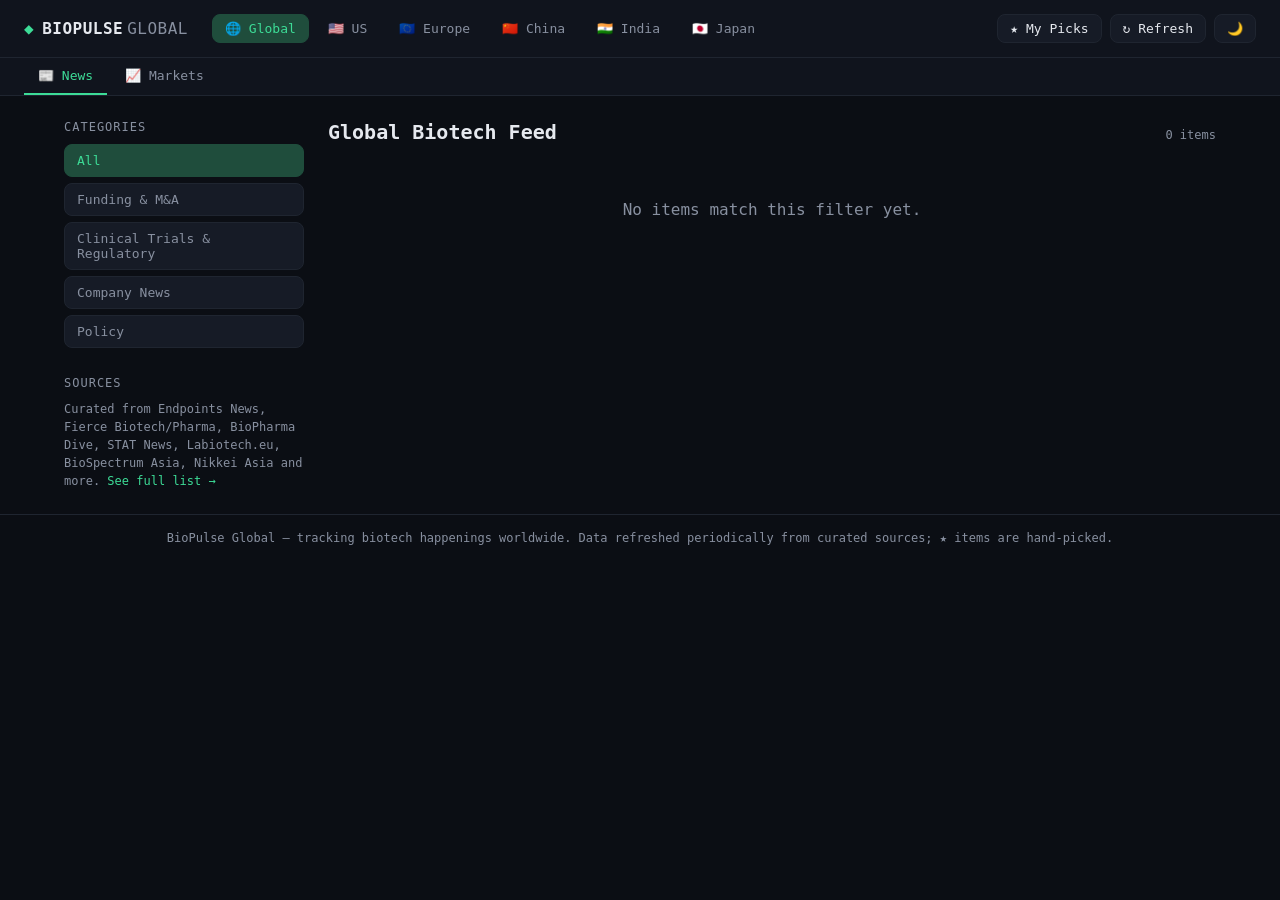
==== index.html @ 6cee2fb1 "Add files via upload" ====
<!DOCTYPE html>
<html lang="en">
<head>
<meta charset="UTF-8">
<meta name="viewport" content="width=device-width, initial-scale=1">
<title>BioPulse Global — Biotech Sector Tracker</title>
<link rel="stylesheet" href="styles.css">
</head>
<body>

<header class="topbar">
  <div class="brand">
    <span class="brand-mark">◆</span>
    <span class="brand-name">BIOPULSE<span class="brand-accent">GLOBAL</span></span>
  </div>

  <nav class="country-tabs" id="countryTabs">
    <button class="tab active" data-country="Global">🌐 Global</button>
    <button class="tab" data-country="US">🇺🇸 US</button>
    <button class="tab" data-country="Europe">🇪🇺 Europe</button>
    <button class="tab" data-country="China">🇨🇳 China</button>
    <button class="tab" data-country="India">🇮🇳 India</button>
    <button class="tab" data-country="Japan">🇯🇵 Japan</button>
  </nav>

  <div class="topbar-actions">
    <button id="pinnedToggle" class="icon-btn" title="My Picks">★ My Picks</button>
    <button id="refreshBtn" class="icon-btn" title="Refresh data">↻ Refresh</button>
    <button id="themeToggle" class="icon-btn" title="Toggle theme">🌙</button>
  </div>
</header>

<nav class="view-tabs" id="viewTabs">
  <button class="view-tab active" data-view="news">📰 News</button>
  <button class="view-tab" data-view="markets">📈 Markets</button>
</nav>

<main class="layout">
  <aside class="sidebar">
    <div id="newsSidebar">
      <div class="sidebar-title">Categories</div>
      <div class="category-list" id="categoryList">
        <button class="chip active" data-category="All">All</button>
        <button class="chip" data-category="Funding & M&A">Funding & M&A</button>
        <button class="chip" data-category="Clinical Trials & Regulatory">Clinical Trials & Regulatory</button>
        <button class="chip" data-category="Company News">Company News</button>
        <button class="chip" data-category="Policy">Policy</button>
      </div>

      <div class="sidebar-title" style="margin-top:28px;">Sources</div>
      <div class="source-note">Curated from Endpoints News, Fierce Biotech/Pharma, BioPharma Dive, STAT News, Labiotech.eu, BioSpectrum Asia, Nikkei Asia and more. <a href="sources.html">See full list →</a></div>
    </div>

    <div id="marketsSidebar" style="display:none;">
      <div class="sidebar-title">View</div>
      <div class="category-list" id="marketTypeList">
        <button class="chip active" data-markettype="stocks">Stocks & ETFs</button>
        <button class="chip" data-markettype="commodities">Raw Materials</button>
      </div>

      <div class="sidebar-title" style="margin-top:28px;">Add a ticker</div>
      <form id="addTickerForm" class="add-ticker-form">
        <input type="text" id="tickerInput" placeholder="e.g. AAPL, ROG.SW, 4502.T" autocomplete="off">
        <button type="submit" class="icon-btn">Track</button>
      </form>
      <div class="source-note" id="addTickerNote">Tickers use Yahoo Finance symbol format. New tickers get added to <code>watchlist.json</code> for the next data refresh — send me the symbol in chat and I'll add it right away.</div>
    </div>
  </aside>

  <section class="feed-section">
    <div class="feed-header">
      <h1 id="feedTitle">Global Biotech Feed</h1>
      <span class="feed-meta" id="feedMeta">Loading…</span>
    </div>
    <div class="market-banner" id="marketBanner" style="display:none;">
      ⚠ Sample layout — prices are not live yet. Run <code>scripts/fetch_markets.py</code> from a machine with normal internet access to pull real quotes.
    </div>
    <div class="feed-list" id="feedList">
      <div class="loading">Loading news…</div>
    </div>
  </section>
</main>

<footer class="footer">
  <span>BioPulse Global — tracking biotech happenings worldwide. Data refreshed periodically from curated sources; ★ items are hand-picked.</span>
</footer>

<script src="app.js"></script>
</body>
</html>
---- styles.css ----
:root {
  --bg: #0b0e14;
  --bg-elevated: #10141d;
  --border: #1f2530;
  --text: #e6e9ef;
  --text-dim: #8890a0;
  --accent: #3ddc97;
  --accent-dim: #1f4d3c;
  --chip-bg: #161b26;
  --card-bg: #10141d;
  --radius: 8px;
}

[data-theme="light"] {
  --bg: #f5f6f8;
  --bg-elevated: #ffffff;
  --border: #e2e4ea;
  --text: #12141a;
  --text-dim: #5a5f6d;
  --accent: #0a8a56;
  --accent-dim: #d6f2e4;
  --chip-bg: #eef0f4;
  --card-bg: #ffffff;
}

* { box-sizing: border-box; }

body {
  margin: 0;
  font-family: "SF Mono", "Consolas", "Roboto Mono", monospace, -apple-system, sans-serif;
  background: var(--bg);
  color: var(--text);
  min-height: 100vh;
  transition: background .2s, color .2s;
}

.topbar {
  display: flex;
  align-items: center;
  gap: 24px;
  padding: 14px 24px;
  border-bottom: 1px solid var(--border);
  background: var(--bg-elevated);
  flex-wrap: wrap;
}

.brand {
  display: flex;
  align-items: center;
  gap: 8px;
  font-weight: 700;
  letter-spacing: 0.5px;
  white-space: nowrap;
}
.brand-mark { color: var(--accent); }
.brand-accent { color: var(--text-dim); font-weight: 400; margin-left: 4px; }

.country-tabs {
  display: flex;
  gap: 6px;
  flex-wrap: wrap;
  flex: 1;
}

.tab {
  background: none;
  border: 1px solid transparent;
  color: var(--text-dim);
  padding: 6px 12px;
  border-radius: var(--radius);
  cursor: pointer;
  font-family: inherit;
  font-size: 13px;
}
.tab:hover { background: var(--chip-bg); color: var(--text); }
.tab.active { background: var(--accent-dim); color: var(--accent); border-color: var(--accent-dim); }

.topbar-actions { display: flex; gap: 8px; }

.icon-btn {
  background: var(--chip-bg);
  border: 1px solid var(--border);
  color: var(--text);
  padding: 6px 12px;
  border-radius: var(--radius);
  cursor: pointer;
  font-family: inherit;
  font-size: 13px;
}
.icon-btn:hover { border-color: var(--accent); color: var(--accent); }
.icon-btn.active-filter { background: var(--accent-dim); color: var(--accent); border-color: var(--accent); }

.view-tabs {
  display: flex;
  gap: 4px;
  padding: 0 24px;
  border-bottom: 1px solid var(--border);
  background: var(--bg-elevated);
}
.view-tab {
  background: none;
  border: none;
  border-bottom: 2px solid transparent;
  color: var(--text-dim);
  padding: 10px 14px;
  cursor: pointer;
  font-family: inherit;
  font-size: 13px;
}
.view-tab:hover { color: var(--text); }
.view-tab.active { color: var(--accent); border-bottom-color: var(--accent); }

.layout {
  display: grid;
  grid-template-columns: 240px 1fr;
  gap: 24px;
  padding: 24px;
  max-width: 1200px;
  margin: 0 auto;
}

.add-ticker-form {
  display: flex;
  gap: 6px;
  margin-bottom: 10px;
}
.add-ticker-form input {
  flex: 1;
  min-width: 0;
  background: var(--chip-bg);
  border: 1px solid var(--border);
  color: var(--text);
  border-radius: var(--radius);
  padding: 6px 10px;
  font-family: inherit;
  font-size: 12px;
}
.add-ticker-form .icon-btn { padding: 6px 10px; font-size: 12px; }

.market-banner {
  background: var(--chip-bg);
  border: 1px solid var(--border);
  border-left: 3px solid #e0a800;
  border-radius: var(--radius);
  padding: 10px 14px;
  font-size: 12px;
  color: var(--text-dim);
  margin-bottom: 16px;
}
.market-banner code {
  background: var(--bg);
  padding: 1px 5px;
  border-radius: 4px;
}

.market-grid {
  display: grid;
  grid-template-columns: repeat(auto-fill, minmax(220px, 1fr));
  gap: 12px;
}

.market-card {
  background: var(--card-bg);
  border: 1px solid var(--border);
  border-radius: var(--radius);
  padding: 14px;
  display: flex;
  flex-direction: column;
  gap: 6px;
}
.market-card-top {
  display: flex;
  justify-content: space-between;
  align-items: baseline;
}
.market-symbol { font-weight: 700; font-size: 14px; }
.market-name { font-size: 12px; color: var(--text-dim); margin: 0 0 4px; }
.market-price { font-size: 20px; font-weight: 700; }
.market-price.unavailable { color: var(--text-dim); font-size: 14px; font-weight: 400; }
.market-change { font-size: 12px; }
.market-change.up { color: var(--accent); }
.market-change.down { color: #e05252; }
.market-meta { font-size: 11px; color: var(--text-dim); display: flex; justify-content: space-between; }

.sidebar-title {
  font-size: 12px;
  text-transform: uppercase;
  letter-spacing: 1px;
  color: var(--text-dim);
  margin-bottom: 10px;
}

.category-list { display: flex; flex-direction: column; gap: 6px; }

.chip {
  background: var(--chip-bg);
  border: 1px solid var(--border);
  color: var(--text-dim);
  padding: 8px 12px;
  border-radius: var(--radius);
  cursor: pointer;
  text-align: left;
  font-family: inherit;
  font-size: 13px;
}
.chip:hover { color: var(--text); }
.chip.active { background: var(--accent-dim); color: var(--accent); border-color: var(--accent-dim); }

.source-note {
  font-size: 12px;
  color: var(--text-dim);
  line-height: 1.5;
}
.source-note a { color: var(--accent); text-decoration: none; }

.feed-header {
  display: flex;
  justify-content: space-between;
  align-items: baseline;
  margin-bottom: 16px;
  flex-wrap: wrap;
  gap: 8px;
}
.feed-header h1 { font-size: 20px; margin: 0; }
.feed-meta { font-size: 12px; color: var(--text-dim); }

.feed-list { display: flex; flex-direction: column; gap: 12px; }

.news-card {
  background: var(--card-bg);
  border: 1px solid var(--border);
  border-radius: var(--radius);
  padding: 16px;
  display: flex;
  flex-direction: column;
  gap: 8px;
}

.card-top {
  display: flex;
  justify-content: space-between;
  align-items: flex-start;
  gap: 12px;
}

.card-tags { display: flex; gap: 6px; flex-wrap: wrap; margin-bottom: 4px; }
.tag {
  font-size: 11px;
  padding: 2px 8px;
  border-radius: 999px;
  background: var(--chip-bg);
  color: var(--text-dim);
  border: 1px solid var(--border);
}
.tag.country { color: var(--accent); border-color: var(--accent-dim); }

.card-title { font-size: 15px; font-weight: 600; margin: 0; }
.card-title a { color: var(--text); text-decoration: none; }
.card-title a:hover { color: var(--accent); }

.card-summary { font-size: 13px; color: var(--text-dim); line-height: 1.5; margin: 0; }

.card-bottom {
  display: flex;
  justify-content: space-between;
  align-items: center;
  font-size: 12px;
  color: var(--text-dim);
}

.pin-btn {
  background: none;
  border: none;
  cursor: pointer;
  font-size: 16px;
  color: var(--text-dim);
}
.pin-btn.pinned { color: #f5c518; }

.loading, .empty {
  color: var(--text-dim);
  padding: 40px 0;
  text-align: center;
}

.footer {
  padding: 16px 24px;
  border-top: 1px solid var(--border);
  color: var(--text-dim);
  font-size: 12px;
  text-align: center;
}

@media (max-width: 800px) {
  .layout { grid-template-columns: 1fr; }
}
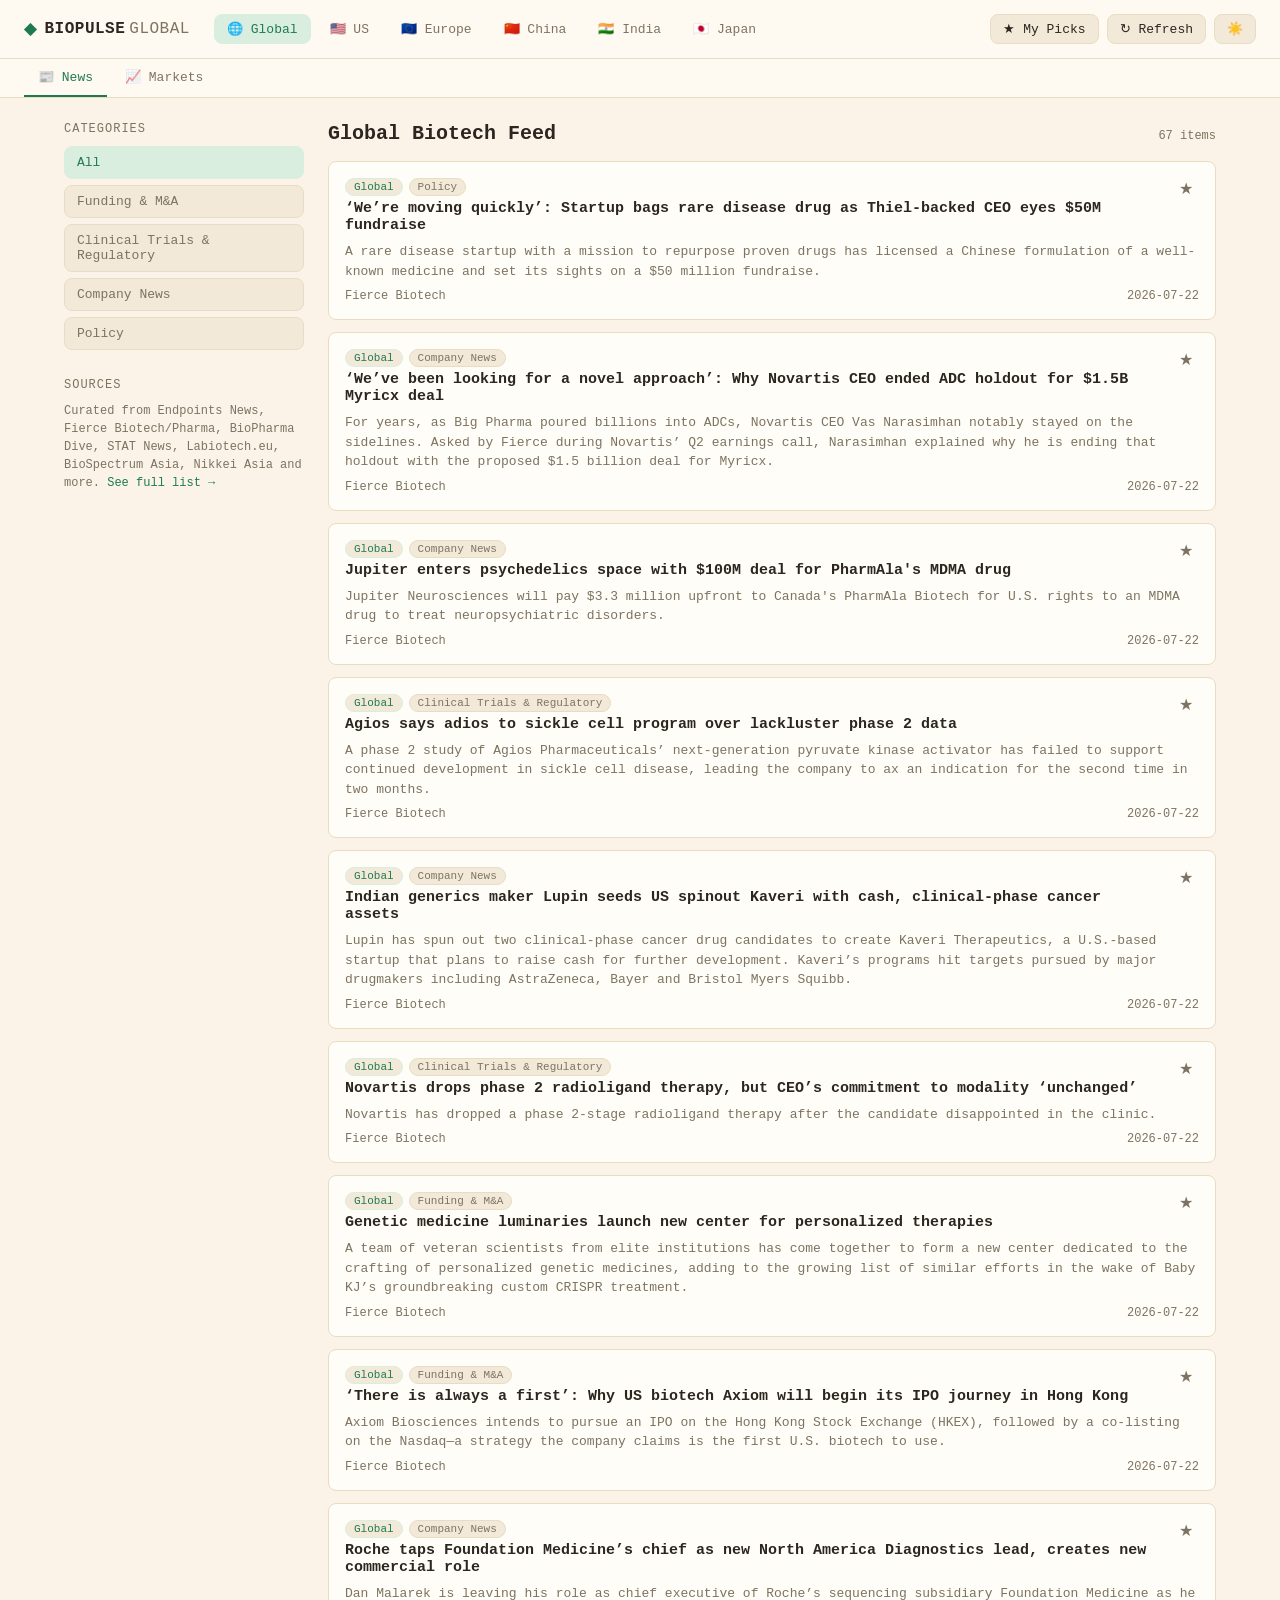
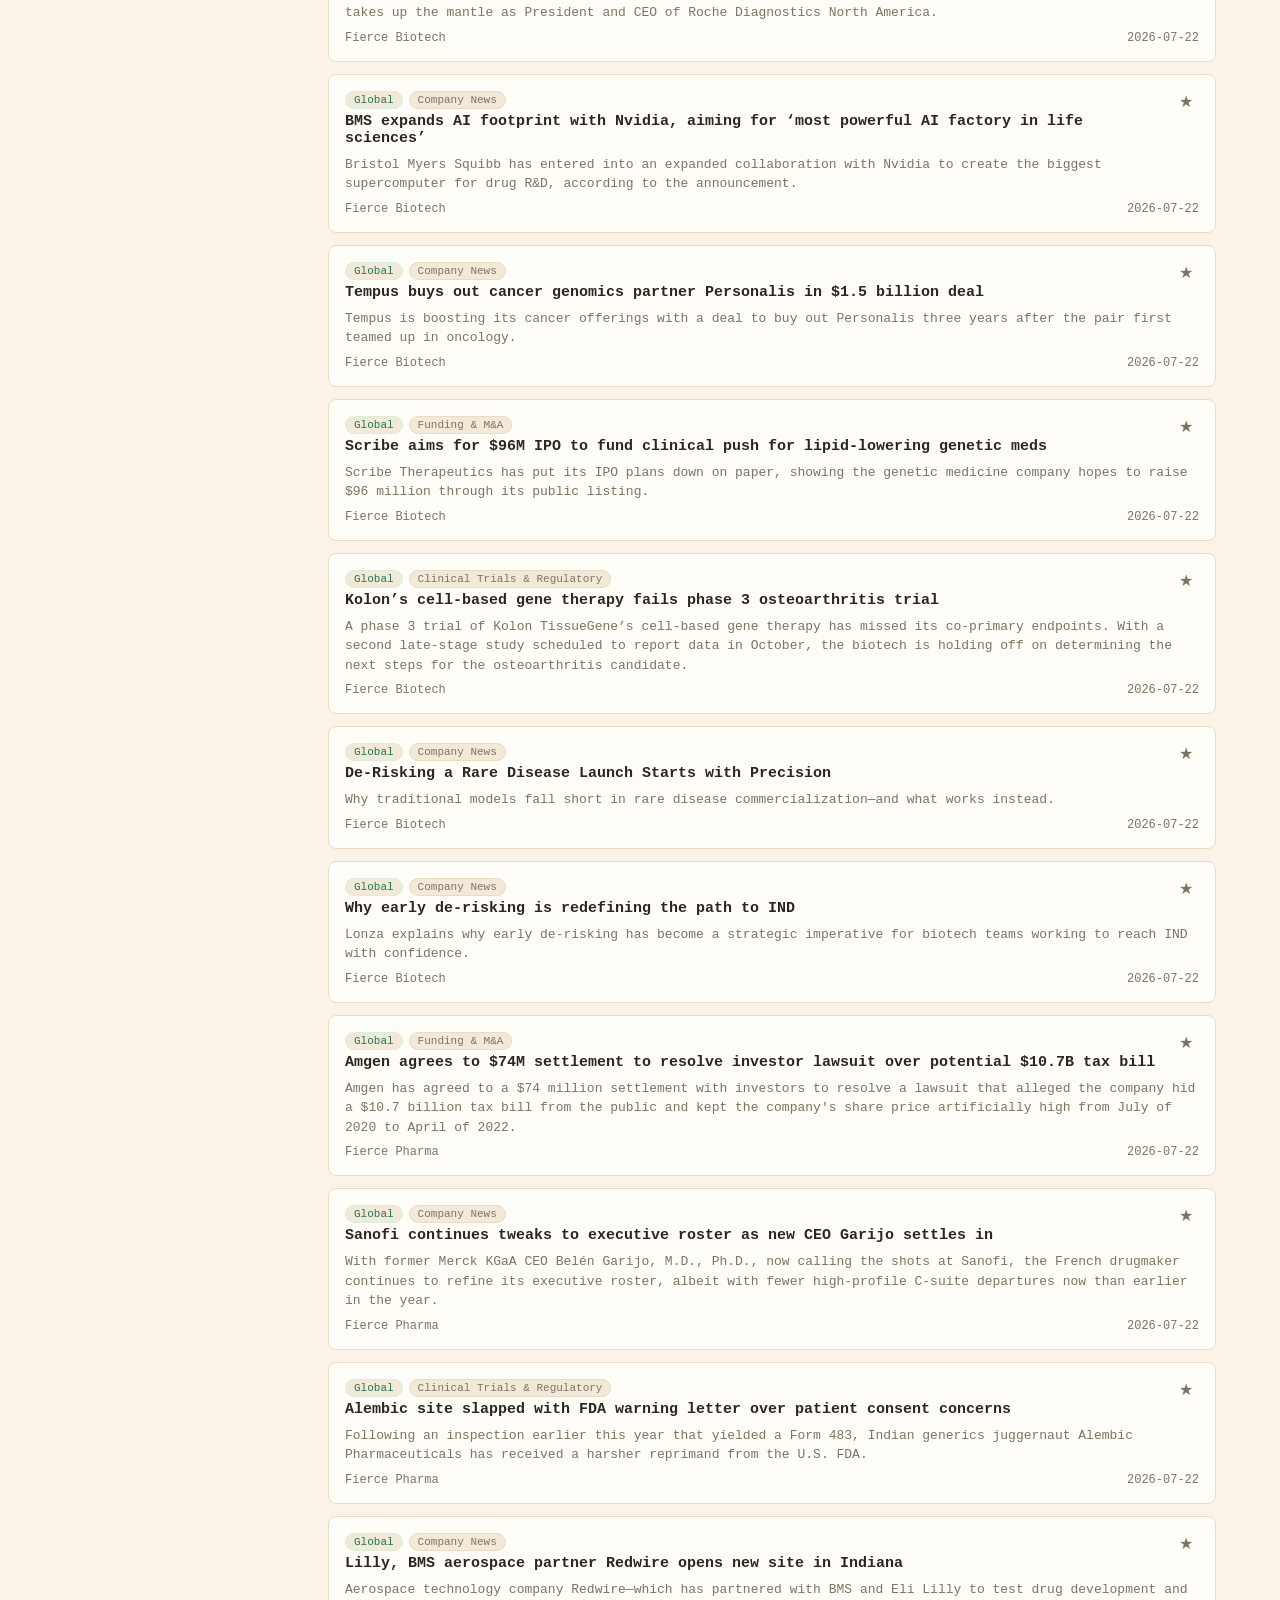
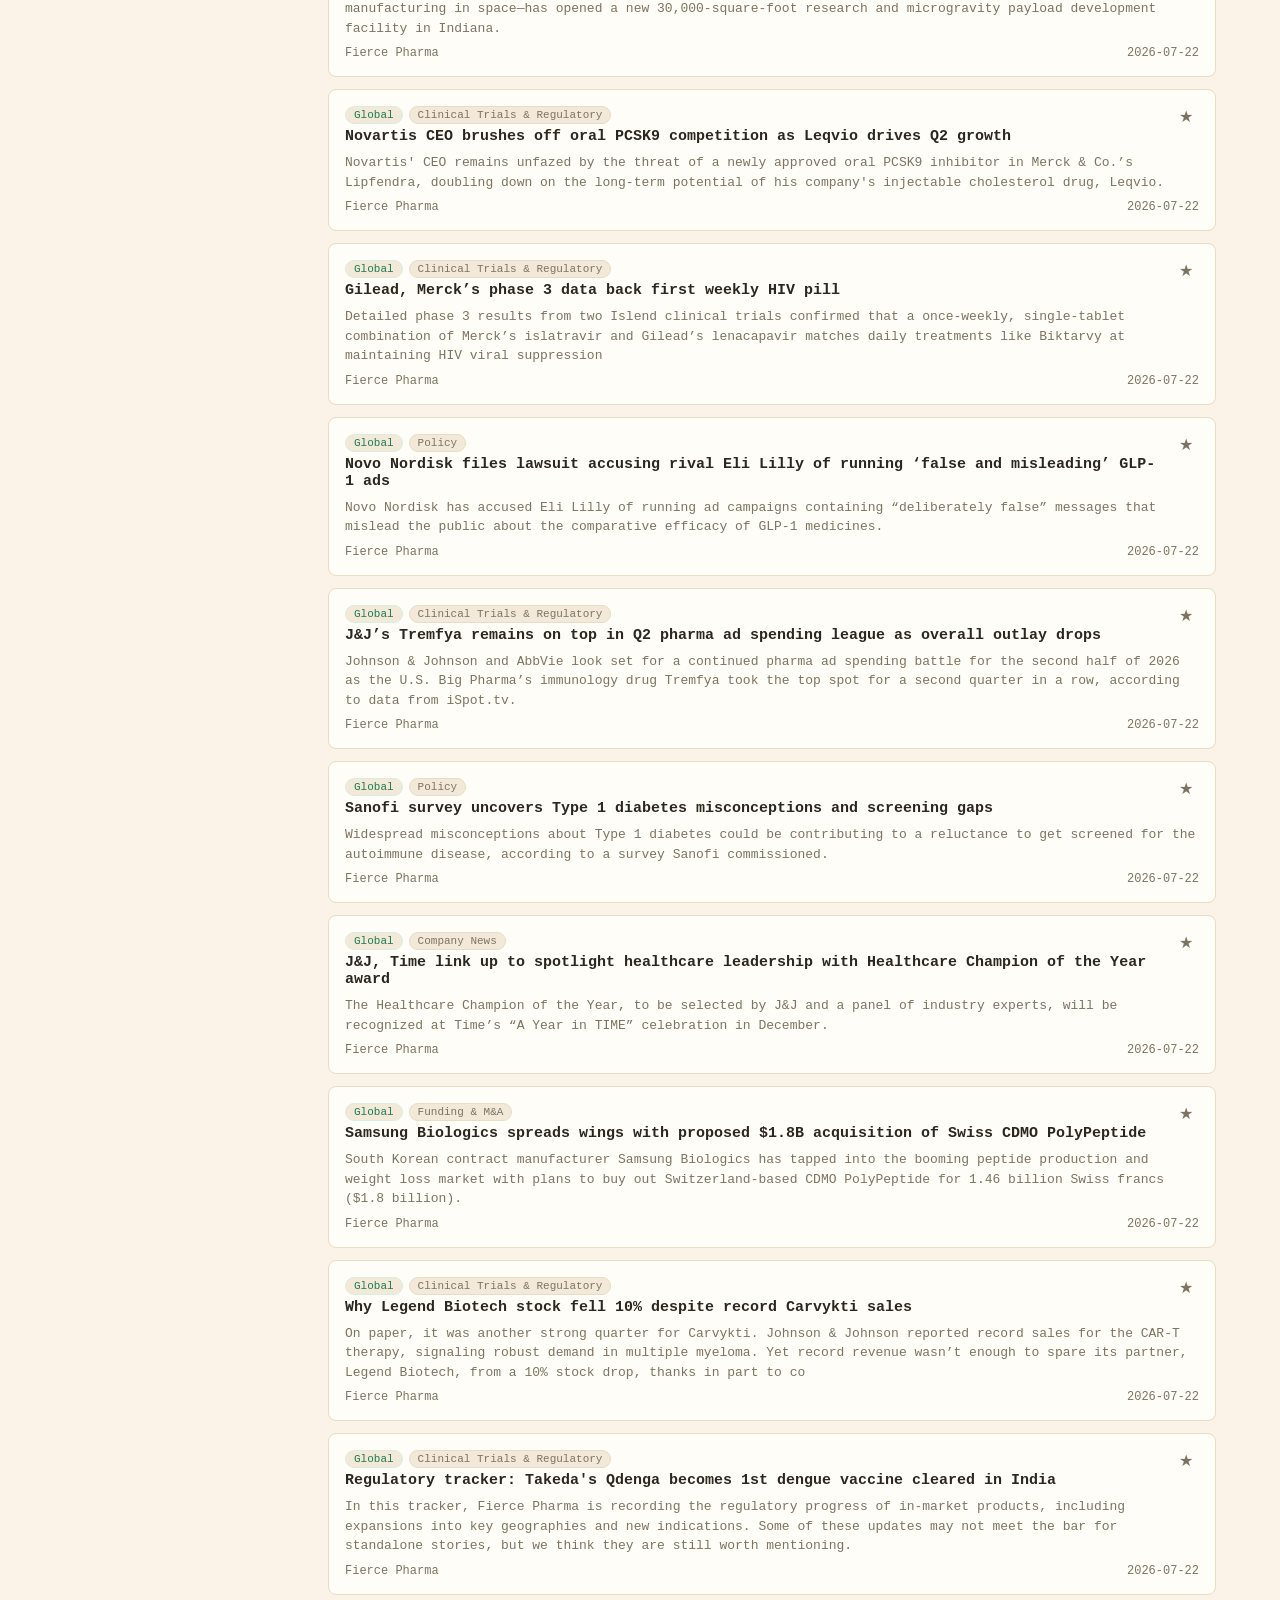
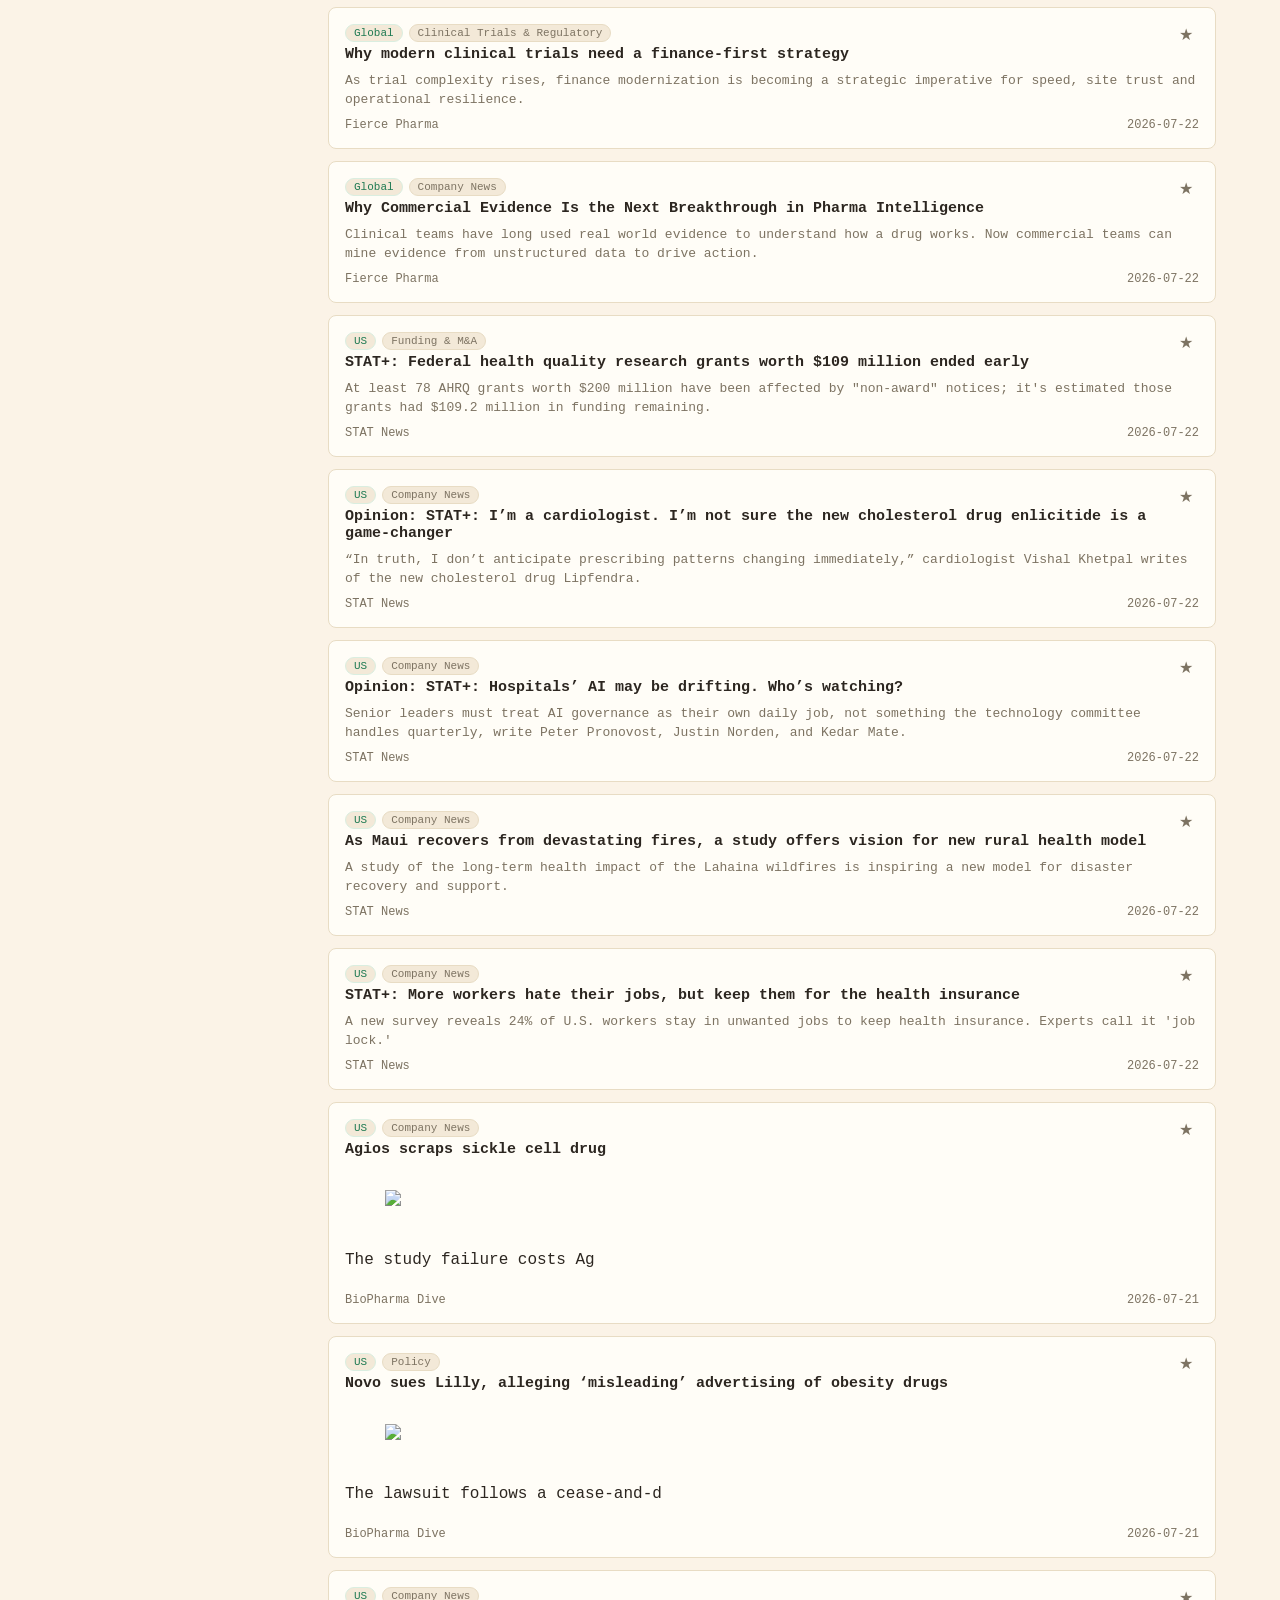
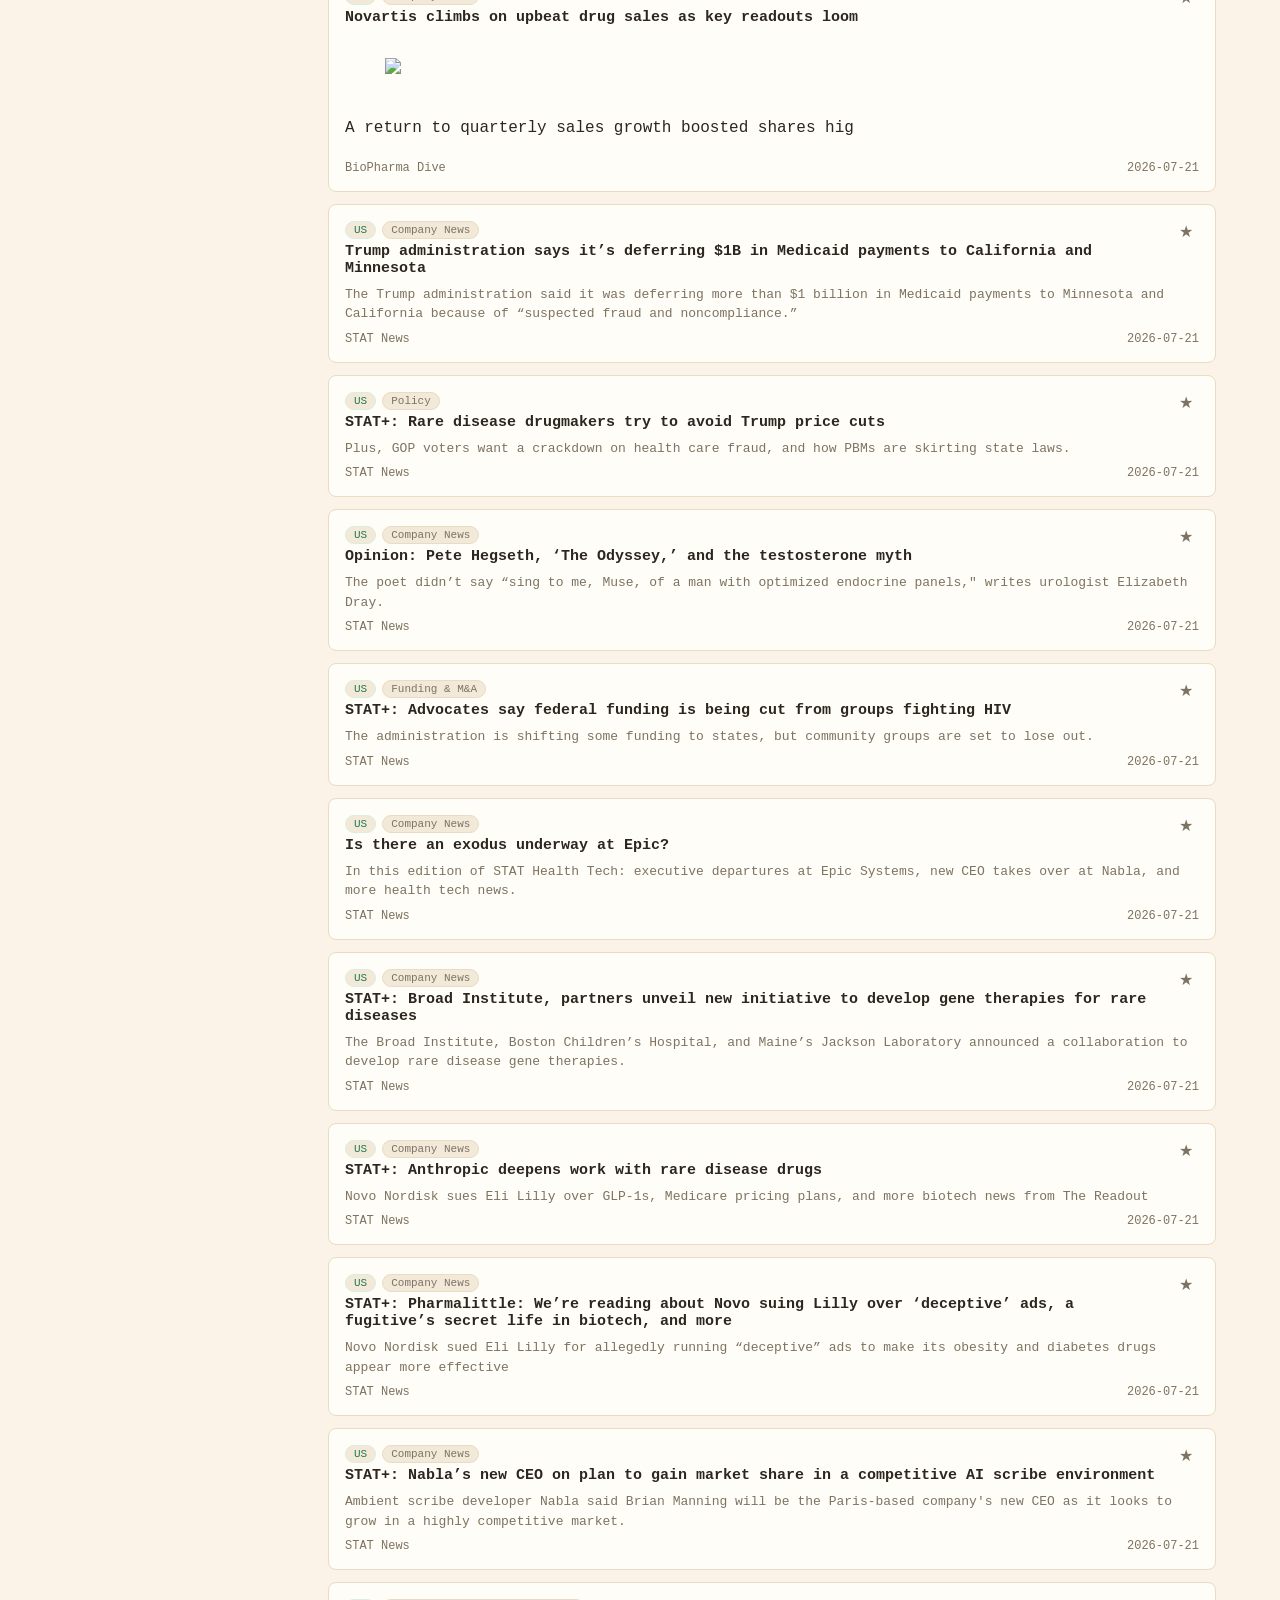
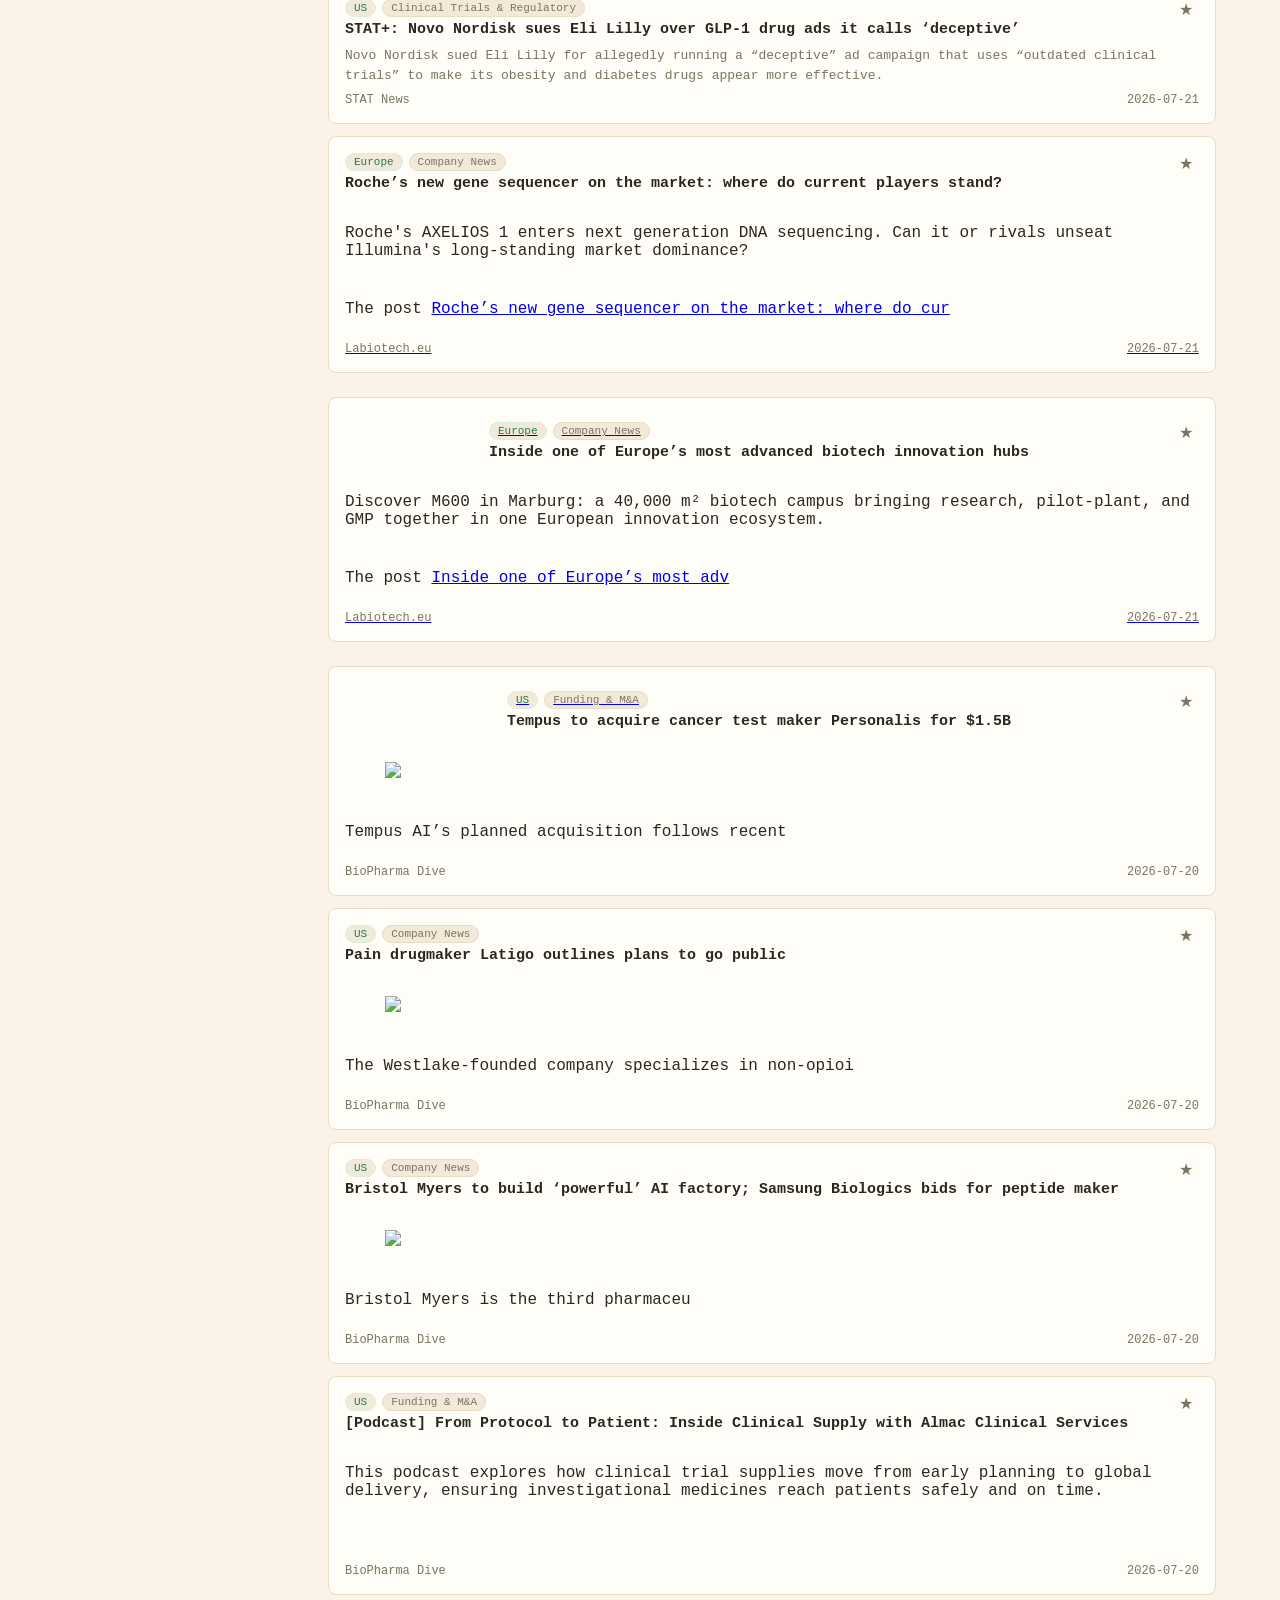
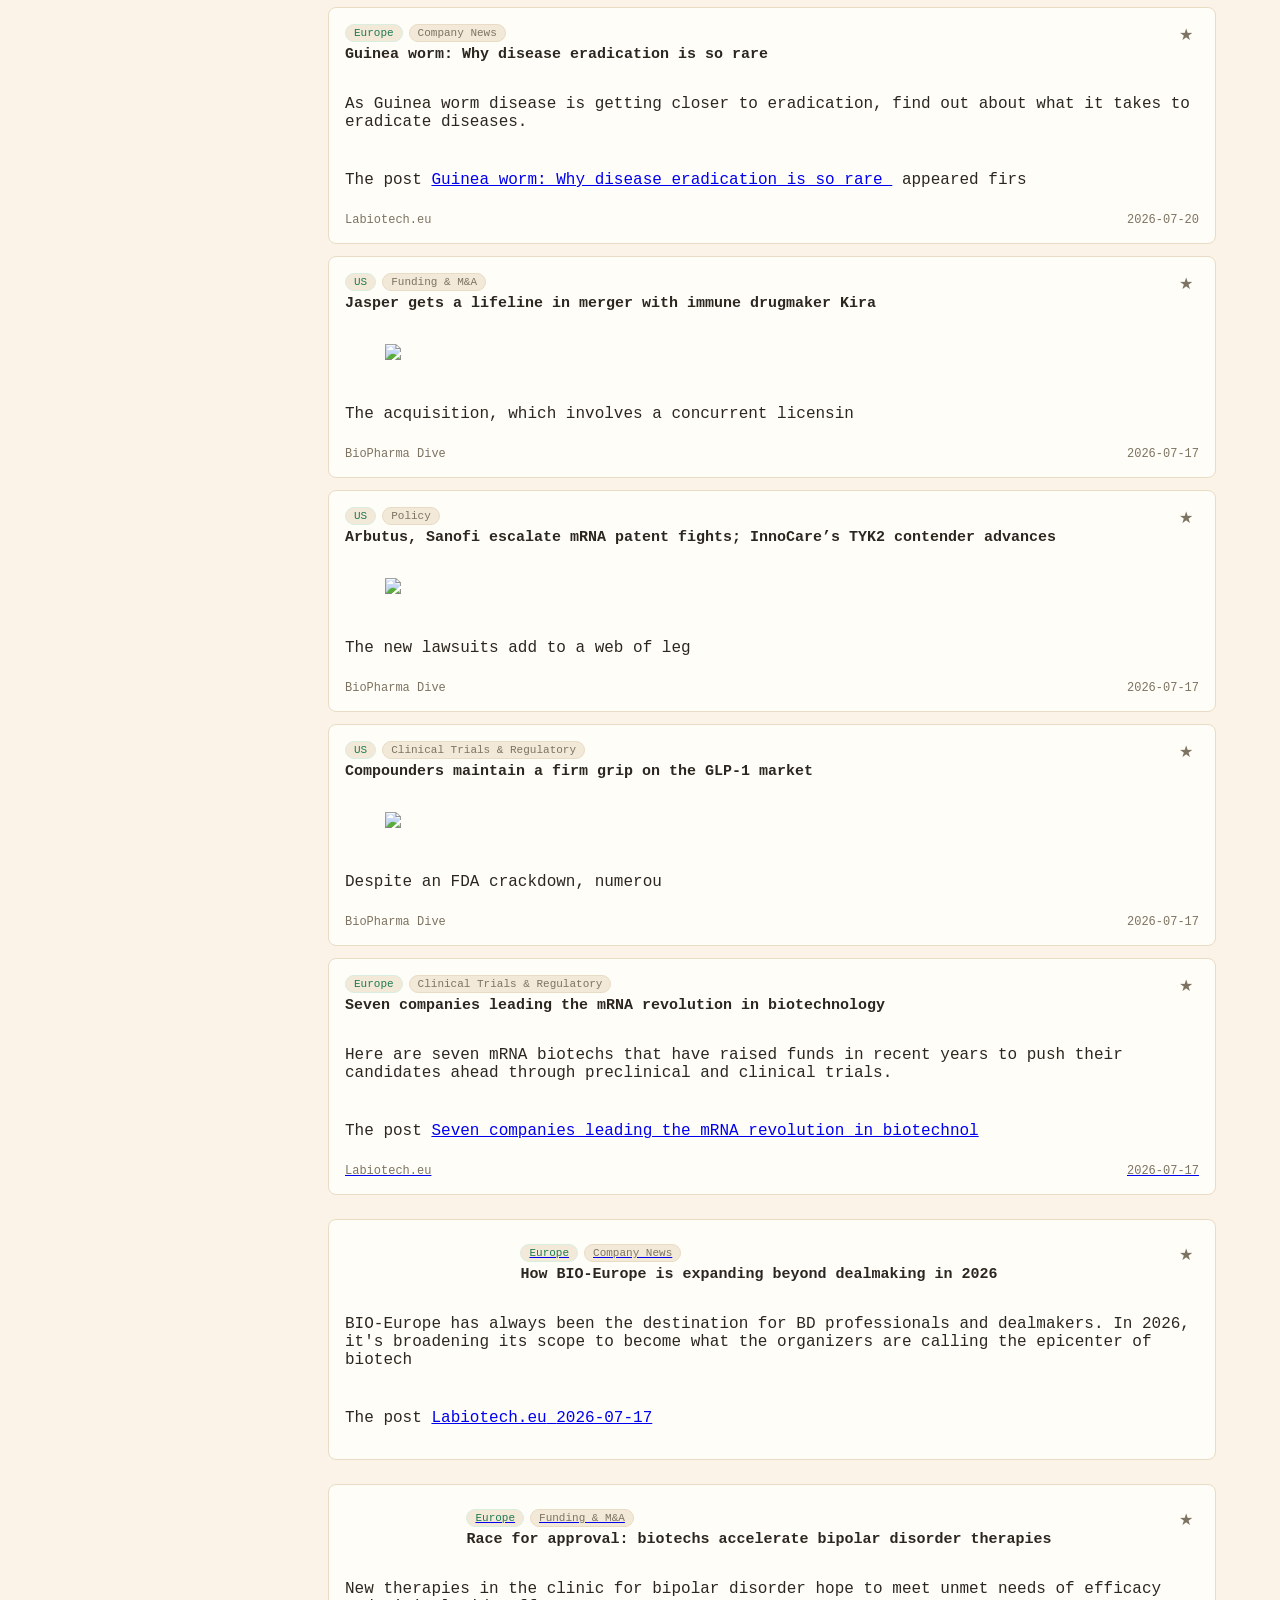
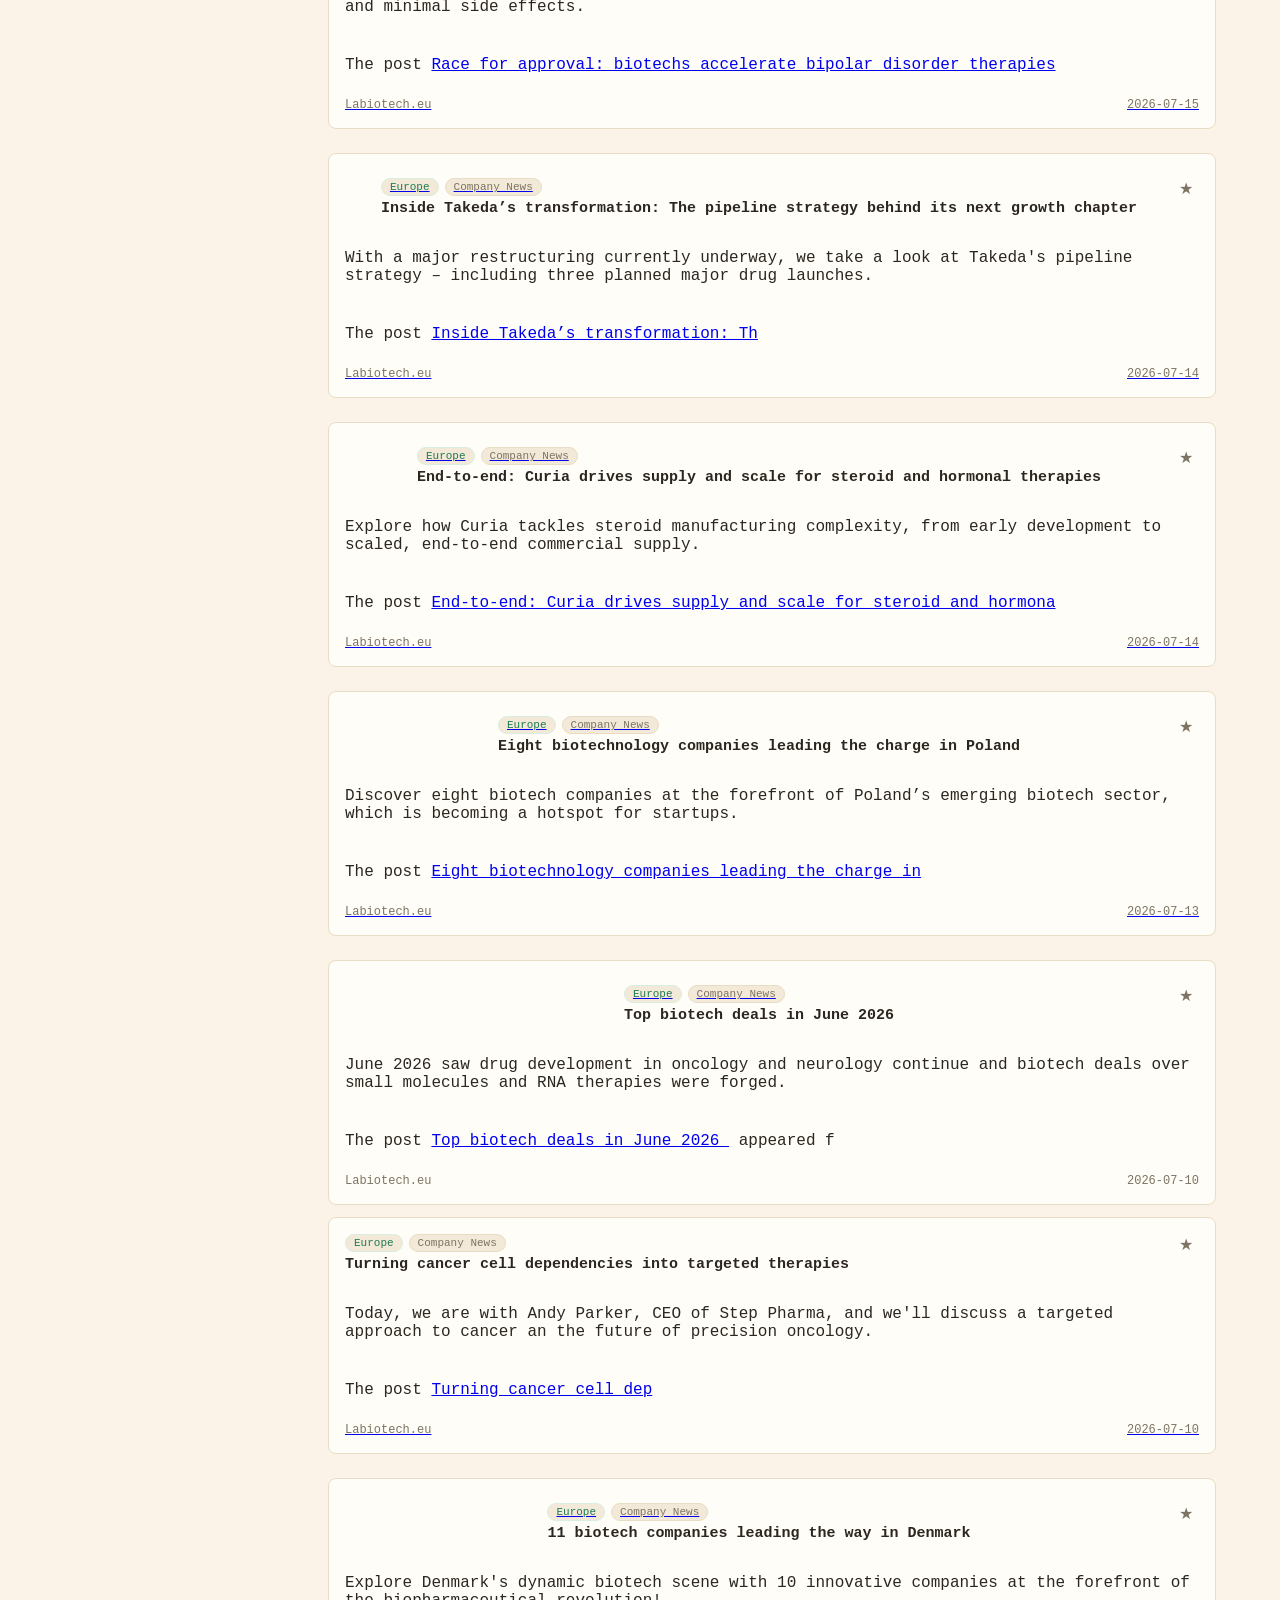
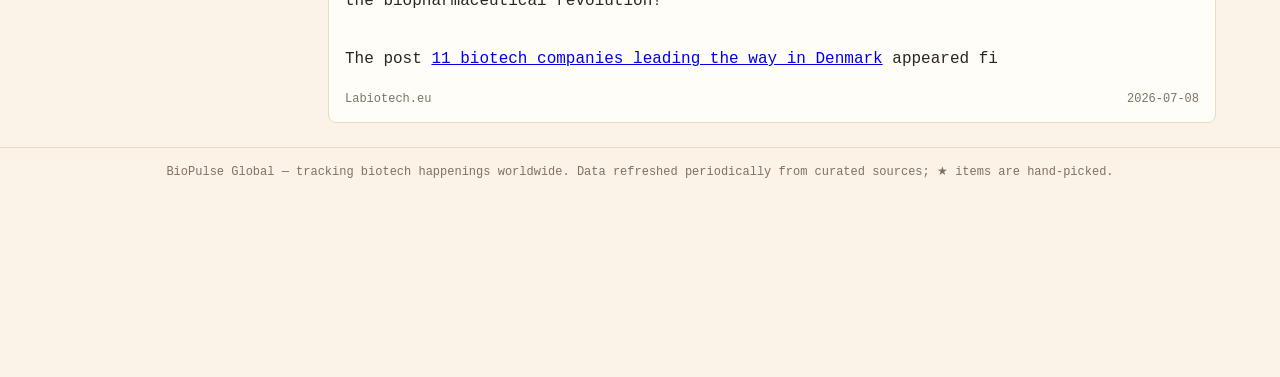
==== commit 9713216b: "Add files via upload" ====
--- a/index.html
+++ b/index.html
@@ -26,7 +26,7 @@
   <div class="topbar-actions">
     <button id="pinnedToggle" class="icon-btn" title="My Picks">★ My Picks</button>
     <button id="refreshBtn" class="icon-btn" title="Refresh data">↻ Refresh</button>
-    <button id="themeToggle" class="icon-btn" title="Toggle theme">🌙</button>
+    <button id="themeToggle" class="icon-btn" title="Toggle theme">☀️</button>
   </div>
 </header>
 
@@ -73,7 +73,7 @@
       <span class="feed-meta" id="feedMeta">Loading…</span>
     </div>
     <div class="market-banner" id="marketBanner" style="display:none;">
-      ⚠ Sample layout — prices are not live yet. Run <code>scripts/fetch_markets.py</code> from a machine with normal internet access to pull real quotes.
+      Live prices via Yahoo Finance, auto-refreshed every 6 hours.
     </div>
     <div class="feed-list" id="feedList">
       <div class="loading">Loading news…</div>
--- a/styles.css
+++ b/styles.css
@@ -1,4 +1,17 @@
 :root {
+  --bg: #fbf3e7;
+  --bg-elevated: #fffaf1;
+  --border: #e8dcc4;
+  --text: #2c2620;
+  --text-dim: #7d7362;
+  --accent: #1f7a52;
+  --accent-dim: #daeee0;
+  --chip-bg: #f3e9d8;
+  --card-bg: #fffdf7;
+  --radius: 8px;
+}
+
+[data-theme="dark"] {
   --bg: #0b0e14;
   --bg-elevated: #10141d;
   --border: #1f2530;
@@ -8,19 +21,6 @@
   --accent-dim: #1f4d3c;
   --chip-bg: #161b26;
   --card-bg: #10141d;
-  --radius: 8px;
-}
-
-[data-theme="light"] {
-  --bg: #f5f6f8;
-  --bg-elevated: #ffffff;
-  --border: #e2e4ea;
-  --text: #12141a;
-  --text-dim: #5a5f6d;
-  --accent: #0a8a56;
-  --accent-dim: #d6f2e4;
-  --chip-bg: #eef0f4;
-  --card-bg: #ffffff;
 }
 
 * { box-sizing: border-box; }
@@ -167,6 +167,14 @@
   display: flex;
   flex-direction: column;
   gap: 6px;
+  text-align: left;
+  font-family: inherit;
+  cursor: pointer;
+  transition: border-color .15s, transform .15s;
+}
+.market-card:hover {
+  border-color: var(--accent);
+  transform: translateY(-1px);
 }
 .market-card-top {
   display: flex;
@@ -294,3 +302,95 @@
 @media (max-width: 800px) {
   .layout { grid-template-columns: 1fr; }
 }
+
+/* Stock detail page */
+.stock-detail-layout {
+  max-width: 900px;
+  margin: 0 auto;
+  padding: 24px;
+  display: flex;
+  flex-direction: column;
+  gap: 20px;
+}
+
+.back-link {
+  color: var(--text-dim);
+  text-decoration: none;
+  font-size: 13px;
+}
+.back-link:hover { color: var(--accent); }
+
+.stock-header {
+  background: var(--card-bg);
+  border: 1px solid var(--border);
+  border-radius: var(--radius);
+  padding: 20px;
+  display: flex;
+  flex-wrap: wrap;
+  justify-content: space-between;
+  align-items: center;
+  gap: 16px;
+}
+.stock-header-left h1 {
+  margin: 0 0 4px;
+  font-size: 22px;
+}
+.stock-header-left .stock-symbol-name {
+  font-size: 13px;
+  color: var(--text-dim);
+}
+.stock-header-right {
+  text-align: right;
+}
+.stock-price {
+  font-size: 28px;
+  font-weight: 700;
+}
+.stock-change { font-size: 14px; margin-top: 2px; }
+.stock-change.up { color: var(--accent); }
+.stock-change.down { color: #e05252; }
+.stock-status { font-size: 11px; color: var(--text-dim); margin-top: 4px; }
+
+.tradingview-widget-container {
+  background: var(--card-bg);
+  border: 1px solid var(--border);
+  border-radius: var(--radius);
+  overflow: hidden;
+  min-height: 480px;
+}
+
+.stock-meta-grid {
+  display: grid;
+  grid-template-columns: repeat(auto-fill, minmax(160px, 1fr));
+  gap: 12px;
+}
+.stock-meta-item {
+  background: var(--card-bg);
+  border: 1px solid var(--border);
+  border-radius: var(--radius);
+  padding: 12px 14px;
+}
+.stock-meta-item .label {
+  font-size: 11px;
+  text-transform: uppercase;
+  letter-spacing: 0.5px;
+  color: var(--text-dim);
+  margin-bottom: 4px;
+}
+.stock-meta-item .value { font-size: 14px; font-weight: 600; }
+
+.external-links {
+  display: flex;
+  gap: 10px;
+  flex-wrap: wrap;
+}
+.external-links a {
+  color: var(--accent);
+  text-decoration: none;
+  font-size: 13px;
+  border: 1px solid var(--accent-dim);
+  background: var(--accent-dim);
+  padding: 6px 12px;
+  border-radius: var(--radius);
+}
+.external-links a:hover { border-color: var(--accent); }
